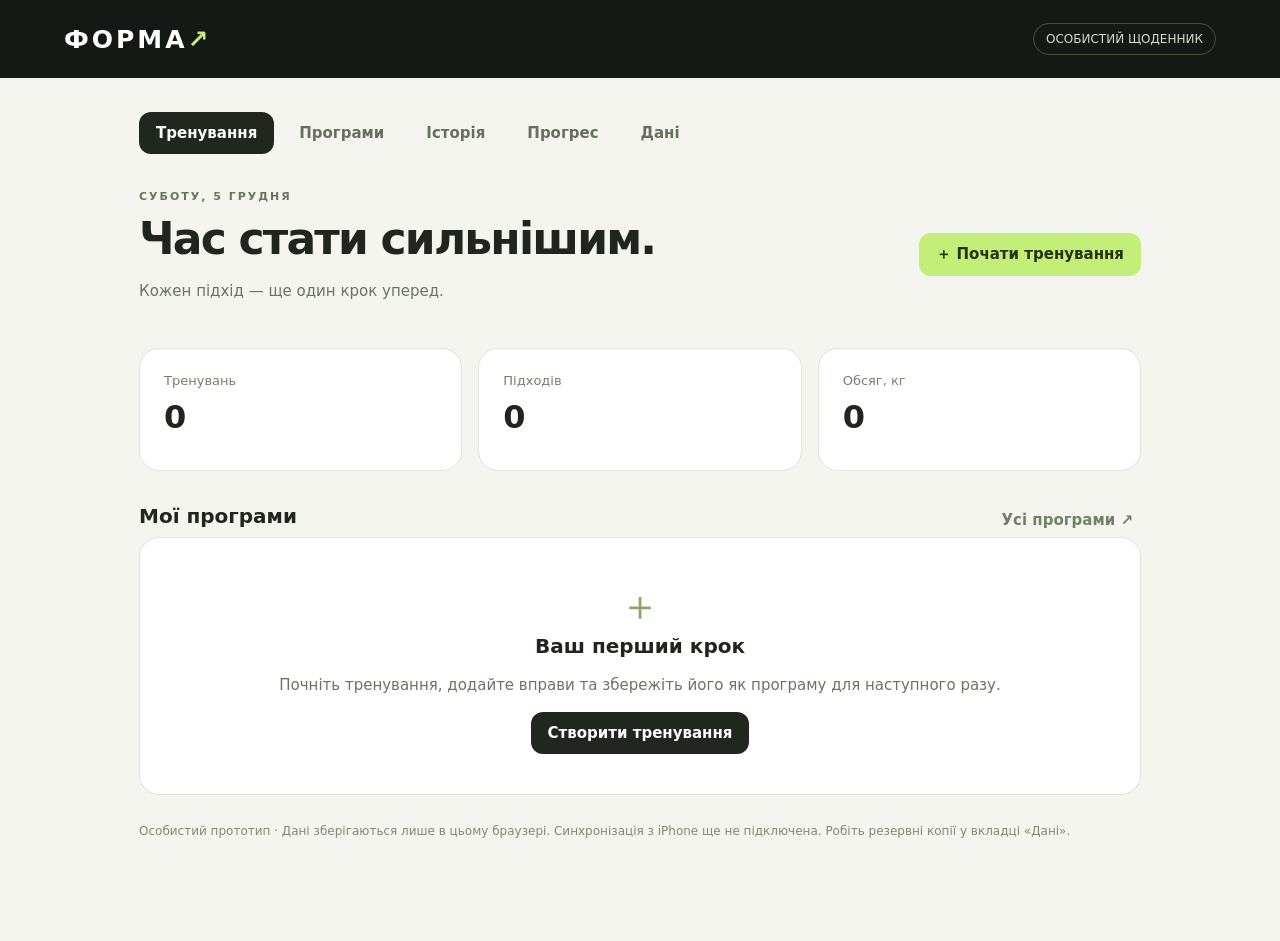
==== index.html @ 9c32eb4b "Add Forma personal workout tracker prototype" ====
<!doctype html>
<html lang="uk">
<meta charset="utf-8"><meta name="viewport" content="width=device-width,initial-scale=1,viewport-fit=cover"><meta name="theme-color" content="#151916">
<title>Форма — щоденник тренувань</title>
<style>
*{box-sizing:border-box}body{margin:0;background:#f4f5ef;color:#20251f;font:15px system-ui,-apple-system,sans-serif}button,input,select{font:inherit}button{cursor:pointer;border:0;border-radius:12px;padding:12px 17px;background:#e8ebe2;color:inherit;font-weight:650}button:hover{filter:brightness(.95)}button:focus-visible,input:focus-visible,select:focus-visible{outline:3px solid #679b37;outline-offset:2px}input,select{border:1px solid #d8ddcf;background:#fff;border-radius:9px;padding:10px;min-width:0;color:inherit}header{background:#151916;color:white;padding:23px 5%;display:flex;align-items:center;justify-content:space-between}.brand{font-size:25px;font-weight:850;letter-spacing:3px}.brand span{color:#c3ee77}.badge{font-size:12px;color:#d2dacb;border:1px solid #46503f;border-radius:30px;padding:8px 12px}main{max-width:1050px;margin:auto;padding:34px 24px 100px}nav{display:flex;gap:8px;margin-bottom:36px;flex-wrap:wrap}nav button{background:transparent;color:#65705f}nav button.active{background:#20271f;color:white}.eyebrow{font-size:11px;letter-spacing:2px;text-transform:uppercase;color:#69755f;font-weight:750}h1{font-size:clamp(30px,5vw,44px);letter-spacing:-1.8px;margin:10px 0}h2{font-size:20px;margin:0 0 8px}p{line-height:1.6;color:#6b7464}.hero{display:flex;align-items:center;justify-content:space-between;gap:20px;margin:20px 0 30px}.primary{background:#c3ee77;color:#233313}.dark{background:#20271f;color:white}.card{background:#fff;border:1px solid #e0e4d9;border-radius:20px;padding:24px;margin-bottom:18px}.cards{display:grid;grid-template-columns:repeat(3,1fr);gap:16px}.cards .card{margin:0}.muted{color:#74806c;font-size:13px}.big{font-size:32px;font-weight:750;letter-spacing:-1px;margin:10px 0}.row{display:flex;align-items:center;justify-content:space-between;gap:12px}.actions{display:flex;gap:8px;flex-wrap:wrap}.subtle{background:transparent;color:#718166;padding:8px}.danger{color:#a64936;background:#fff0eb}.workout-name{font-size:24px;font-weight:700;width:100%;border:0;background:transparent;padding:0;margin-bottom:8px}.exercise{margin-top:20px}.exercise-head{display:flex;gap:10px;justify-content:space-between;align-items:center;margin-bottom:18px}.exercise-head strong{font-size:18px}.set{display:grid;grid-template-columns:35px 1fr 1fr 48px 30px;gap:9px;align-items:center;padding:6px 0}.set input{text-align:center;width:100%}.set.done input{background:#f0f7e7;color:#526444}.check{padding:10px;background:#edf0e8}.done .check{background:#c3ee77}.label{font-size:11px;color:#7d8774;text-transform:uppercase;letter-spacing:1px}.timer{position:sticky;bottom:18px;background:#20271f;color:white;border-radius:18px;padding:16px 22px;display:flex;align-items:center;justify-content:space-between;gap:16px;box-shadow:0 8px 30px #0002}.timer strong{font-size:25px;font-variant-numeric:tabular-nums}.timer button{background:#3c4734;color:#eef4e9;padding:9px 12px}.empty{text-align:center;padding:40px 20px}.empty .symbol{font-size:42px;color:#88a96a}.tag{background:#f0f3eb;color:#6b795e;border-radius:7px;padding:5px 8px;font-size:12px}.list-item{padding:16px 0;border-bottom:1px solid #edf0e7}.list-item:last-child{border:0}dialog{border:1px solid #dce3d2;border-radius:22px;width:min(500px,94vw);padding:26px;max-height:85vh}dialog::backdrop{background:#121b1280;backdrop-filter:blur(3px)}dialog input,dialog select{width:100%;margin:6px 0 14px}dialog label{font-size:13px;color:#66715e}.exercise-choice{display:block;width:100%;text-align:left;margin:8px 0;background:#f3f5ee}.footer{font-size:12px;color:#808976;line-height:1.7;margin-top:26px}#notice{position:fixed;bottom:24px;left:50%;transform:translateX(-50%);background:#20271f;color:white;padding:14px 22px;border-radius:14px;z-index:5;box-shadow:0 6px 30px #0003;max-width:90vw}progress{width:100%;height:6px;accent-color:#83af45}.bar{height:9px;background:#e9efdf;border-radius:9px;overflow:hidden}.bar i{display:block;height:100%;background:#a5cf6d}.small{font-size:12px}.stack{display:grid;gap:12px}a{color:#42632c} @media(max-width:650px){header{padding:20px}.cards{grid-template-columns:1fr}.cards.stats{grid-template-columns:repeat(3,1fr);gap:8px}.stats .card{padding:13px}.big{font-size:24px}.hero{align-items:flex-start;flex-direction:column}main{padding:24px 16px 90px}.card{padding:18px}nav{gap:2px;margin-bottom:24px}nav button{padding:11px 12px;font-size:13px}.set{gap:6px;grid-template-columns:25px 1fr 1fr 44px 25px}.badge{font-size:10px}.timer{padding:14px}.timer .muted{display:none}h1{letter-spacing:-1px}}
</style>
<header><div class="brand">ФОРМА<span>↗</span></div><div class="badge">ОСОБИСТИЙ ЩОДЕННИК</div></header>
<main><nav id="nav" aria-label="Головна навігація"></nav><div id="view"></div><div class="footer">Особистий прототип · Дані зберігаються лише в цьому браузері. Синхронізація з iPhone ще не підключена. Робіть резервні копії у вкладці «Дані».</div></main>
<dialog id="picker"><div class="row"><h2>Додати вправу</h2><button class="subtle" onclick="picker.close()" aria-label="Закрити">✕</button></div><input id="search" placeholder="Знайти вправу…" aria-label="Пошук вправ" oninput="renderChoices()"><div id="choices"></div><hr style="border:0;border-top:1px solid #eee;margin:20px 0"><label for="custom">Своя вправа</label><div class="row"><input id="custom" placeholder="Назва вправи" maxlength="100"><button class="primary" onclick="addCustom()">Додати</button></div></dialog>
<div id="notice" role="status" hidden></div>
<script>
'use strict';
const KEY='forma.personal.v1';
const catalog=['Жим штанги лежачи','Присідання зі штангою','Станова тяга','Жим гантелей на похилій лаві','Тяга верхнього блока','Тяга горизонтального блока','Жим гантелей сидячи','Підтягування','Віджимання на брусах','Згинання рук із гантелями','Розгинання рук на блоці','Жим ногами','Згинання ніг у тренажері','Розгинання ніг у тренажері','Підйоми гантелей у сторони','Підйоми на носки'];
const uid=()=>crypto.randomUUID();
let db={workouts:[],routines:[],active:null,custom:[]},tab='today',storageOK=true;
try{const saved=localStorage.getItem(KEY);if(saved){const parsed=JSON.parse(saved);if(validDB(parsed))db=parsed;else throw Error('format')}}catch(e){storageOK=false}
function validExercise(e){return e&&typeof e.name==='string'&&e.name.length<=100&&Array.isArray(e.sets)&&e.sets.length<=200&&e.sets.every(s=>s&&typeof s.id==='string'&&typeof s.done==='boolean'&&Number.isFinite(Number(s.kg))&&Number(s.kg)>=0&&Number(s.kg)<=2000&&Number.isInteger(Number(s.reps))&&Number(s.reps)>=0&&Number(s.reps)<=10000)}
function validWorkout(w){return w&&typeof w.id==='string'&&/^[a-zA-Z0-9-]{1,80}$/.test(w.id)&&typeof w.name==='string'&&w.name.length<=100&&Number.isFinite(w.started)&&Array.isArray(w.exercises)&&w.exercises.length<=100&&w.exercises.every(validExercise)}
function validDB(d){return d&&Array.isArray(d.workouts)&&d.workouts.every(w=>validWorkout(w)&&Number.isFinite(w.finished))&&Array.isArray(d.routines)&&d.routines.every(validWorkout)&&Array.isArray(d.custom)&&d.custom.every(x=>typeof x==='string'&&x.length<=100)&&(!d.active||validWorkout(d.active))}
const esc=x=>String(x).replace(/[&<>"']/g,c=>({'&':'&amp;','<':'&lt;','>':'&gt;','"':'&quot;',"'":'&#39;'}[c]));
const date=n=>new Date(n).toLocaleDateString('uk-UA',{day:'numeric',month:'long'});
const completed=w=>w.exercises.reduce((n,e)=>n+e.sets.filter(s=>s.done).length,0);
const volume=w=>w.exercises.reduce((n,e)=>n+e.sets.reduce((v,s)=>v+(s.done?Number(s.kg)*Number(s.reps):0),0),0);
const fmt=n=>n.toLocaleString('uk-UA');
function save(){try{localStorage.setItem(KEY,JSON.stringify(db));storageOK=true;return true}catch(e){storageOK=false;toast('Не вдалося зберегти дані. Завантажте резервну копію у вкладці «Дані».');return false}}
function toast(s){const n=document.getElementById('notice');n.textContent=s;n.hidden=false;clearTimeout(window.toastTimeout);window.toastTimeout=setTimeout(()=>n.hidden=true,4500)}
function go(t){tab=t;render()}
function render(){document.getElementById('nav').innerHTML=[['today','Тренування'],['routines','Програми'],['history','Історія'],['progress','Прогрес'],['data','Дані']].map(([id,name])=>`<button class="${tab===id?'active':''}" onclick="go('${id}')" ${tab===id?'aria-current="page"':''}>${name}</button>`).join('');document.getElementById('view').innerHTML=({today:today,routines:routines,history:history,progress:progressView,data:dataView})[tab]();tick()}
function today(){if(db.active)return activeView();return `<div class="hero"><div><div class="eyebrow">${esc(new Date().toLocaleDateString('uk-UA',{weekday:'long',day:'numeric',month:'long'}))}</div><h1>Час стати сильнішим.</h1><p>Кожен підхід — ще один крок уперед.</p></div><button class="primary" onclick="start()">＋ Почати тренування</button></div><div class="cards stats"><div class="card"><div class="muted">Тренувань</div><div class="big">${db.workouts.length}</div></div><div class="card"><div class="muted">Підходів</div><div class="big">${fmt(db.workouts.reduce((n,w)=>n+completed(w),0))}</div></div><div class="card"><div class="muted">Обсяг, кг</div><div class="big">${fmt(db.workouts.reduce((n,w)=>n+volume(w),0))}</div></div></div><div style="margin-top:32px" class="row"><h2>Мої програми</h2><button class="subtle" onclick="go('routines')">Усі програми ↗</button></div>${db.routines.length?db.routines.slice(0,3).map(routineCard).join(''):`<div class="card empty"><div class="symbol">＋</div><h2>Ваш перший крок</h2><p>Почніть тренування, додайте вправи та збережіть його як програму для наступного разу.</p><button class="dark" onclick="start()">Створити тренування</button></div>`}`}
function start(id){if(db.active){go('today');toast('У вас уже є активне тренування.');return}const routine=db.routines.find(r=>r.id===id);db.active=routine?JSON.parse(JSON.stringify(routine)):{name:'Моє тренування',exercises:[]};Object.assign(db.active,{id:uid(),started:Date.now(),restEnd:null});db.active.exercises.forEach(e=>e.sets.forEach(s=>{s.id=uid();s.done=false}));save();go('today')}
function previous(name){for(const w of [...db.workouts].reverse()){const e=w.exercises.find(e=>e.name===name);if(e&&e.sets.some(s=>s.done))return e.sets.filter(s=>s.done).map(s=>`${s.kg} × ${s.reps}`).join(' · ')}return 'Перше тренування з цією вправою'}
function activeView(){const w=db.active;return `<div class="hero"><div><div class="eyebrow">Тренування триває · <span id="elapsed"></span></div><h1>Ваш сьогоднішній максимум.</h1></div><button class="primary" onclick="finish()">Завершити ✓</button></div><div class="card"><label class="label" for="workoutName">Назва тренування</label><input id="workoutName" class="workout-name" maxlength="100" value="${esc(w.name)}" onchange="db.active.name=this.value.trim()||'Моє тренування';save()"><div class="row"><span class="muted">${completed(w)} підходів виконано · ${fmt(volume(w))} кг</span><button class="subtle" onclick="saveRoutine()">Зберегти програму</button></div></div>${w.exercises.map((e,i)=>`<section class="card exercise"><div class="exercise-head"><div><strong>${esc(e.name)}</strong><div class="muted" style="margin-top:6px">Минулого разу: ${esc(previous(e.name))}</div></div><button class="subtle" onclick="removeExercise(${i})" aria-label="Видалити вправу ${esc(e.name)}">✕</button></div><div class="set label"><span>№</span><span style="text-align:center">кг</span><span style="text-align:center">Повтори</span><span>Готово</span><span></span></div>${e.sets.map((s,j)=>`<div class="set ${s.done?'done':''}"><span class="muted">${j+1}</span><input type="number" inputmode="decimal" min="0" max="2000" step="0.5" aria-label="Вага, підхід ${j+1}" value="${s.kg}" onchange="updateSet(${i},${j},'kg',this)"><input type="number" inputmode="numeric" min="0" max="10000" step="1" aria-label="Повторення, підхід ${j+1}" value="${s.reps}" onchange="updateSet(${i},${j},'reps',this)"><button class="check" aria-label="Позначити підхід ${j+1}" aria-pressed="${s.done}" onclick="toggle(${i},${j})">${s.done?'✓':'○'}</button><button class="subtle" style="padding:4px" onclick="removeSet(${i},${j})" aria-label="Видалити підхід ${j+1}">×</button></div>`).join('')}<button class="subtle" style="width:100%;margin-top:12px" onclick="addSet(${i})">＋ Додати підхід</button></section>`).join('')}<div class="actions" style="margin:22px 0"><button class="dark" onclick="openPicker()">＋ Додати вправу</button><button class="danger" onclick="cancelWorkout()">Скасувати</button></div><div class="timer"><div><div class="label" style="color:#bfcbb5">Відпочинок</div><strong id="countdown">01:30</strong></div><label class="muted" for="restDuration">Після кожного підходу</label><select id="restDuration" aria-label="Тривалість відпочинку" onchange="db.active.restSeconds=Number(this.value);save()">${[30,60,90,120,180].map(n=>`<option value="${n}" ${(w.restSeconds||90)===n?'selected':''}>${n} с</option>`).join('')}</select><button onclick="db.active.restEnd=db.active.restEnd?null:Date.now()+(db.active.restSeconds||90)*1000;save();tick()" id="timerControl">Старт</button></div>`}
function updateSet(i,j,key,input){const n=Number(input.value);if(input.value===''||!Number.isFinite(n)||n<0||n>(key==='kg'?2000:10000)||(key==='reps'&&!Number.isInteger(n))){input.value=db.active.exercises[i].sets[j][key];toast('Введіть коректне додатне число або 0.');return}db.active.exercises[i].sets[j][key]=n;save()}
function toggle(i,j){const s=db.active.exercises[i].sets[j];if(!s.done&&s.reps===0){toast('Вкажіть кількість повторень перед завершенням підходу.');return}s.done=!s.done;if(s.done)db.active.restEnd=Date.now()+(db.active.restSeconds||90)*1000;save();render()}
function addSet(i){const sets=db.active.exercises[i].sets,last=sets.at(-1);sets.push({id:uid(),kg:last?.kg||0,reps:last?.reps||10,done:false});save();render()}
function removeSet(i,j){db.active.exercises[i].sets.splice(j,1);save();render()}
function removeExercise(i){if(confirm('Видалити вправу та її підходи?')){db.active.exercises.splice(i,1);save();render()}}
function openPicker(){document.getElementById('search').value='';renderChoices();document.getElementById('picker').showModal()}
function renderChoices(){const q=document.getElementById('search').value.toLocaleLowerCase();window.filtered=[...new Set([...catalog,...db.custom])].filter(n=>n.toLocaleLowerCase().includes(q));document.getElementById('choices').innerHTML=filtered.length?filtered.map((n,i)=>`<button class="exercise-choice" onclick="addExercise(filtered[${i}])">${esc(n)} <span style="float:right">＋</span></button>`).join(''):'<p>Не знайдено. Додайте свою вправу нижче.</p>'}
function addExercise(name){if(!db.active)return;const last=[...db.workouts].reverse().flatMap(w=>w.exercises).find(e=>e.name===name);db.active.exercises.push({name,sets:last?last.sets.filter(s=>s.done).map(s=>({...s,id:uid(),done:false})):Array.from({length:3},()=>({id:uid(),kg:0,reps:10,done:false}))});save();document.getElementById('picker').close();render()}
function addCustom(){const input=document.getElementById('custom'),n=input.value.trim();if(!n)return;db.custom.push(n);input.value='';addExercise(n)}
function finish(){if(!completed(db.active)){toast('Виконайте хоча б один підхід, щоб зберегти тренування.');return}if(!confirm('Завершити тренування та зберегти результат в історію?'))return;const w=JSON.parse(JSON.stringify(db.active));w.finished=Date.now();w.restEnd=null;db.workouts.push(w);db.active=null;save();go('history');toast('Тренування збережено. Гарна робота!')}
function cancelWorkout(){if(confirm('Скасувати поточне тренування? Його підходи не потраплять в історію.')){db.active=null;save();render()}}
function saveRoutine(){if(!db.active.exercises.length){toast('Спочатку додайте хоча б одну вправу.');return}const name=prompt('Назва програми',db.active.name);if(!name?.trim())return;const r=JSON.parse(JSON.stringify(db.active));Object.assign(r,{id:uid(),name:name.trim().slice(0,100),restEnd:null});r.exercises.forEach(e=>e.sets.forEach(s=>s.done=false));db.routines.push(r);save();toast('Програму збережено')}
function routineCard(r){return `<div class="card"><div class="row"><div><span class="tag">${r.exercises.length} вправ</span><h2 style="margin-top:13px">${esc(r.name)}</h2><p class="small">${r.exercises.map(e=>esc(e.name)).join(' · ')}</p></div><button class="subtle" onclick="deleteRoutine('${r.id}')" aria-label="Видалити програму">✕</button></div><button class="primary" onclick="start('${r.id}')">Почати тренування ↗</button></div>`}
function routines(){return `<div class="hero"><div><div class="eyebrow">Ваш план</div><h1>Програми тренувань.</h1><p>Збережені вправи та підходи для наступного візиту в зал.</p></div><button class="primary" onclick="start()">＋ Створити через тренування</button></div>${db.routines.length?db.routines.map(routineCard).join(''):'<div class="card empty"><h2>Поки що тут чистий аркуш</h2><p>Додайте вправи в тренуванні та натисніть «Зберегти програму».</p></div>'}`}
function deleteRoutine(id){if(confirm('Видалити цю програму?')){db.routines=db.routines.filter(r=>r.id!==id);save();render()}}
function history(){return `<div class="eyebrow">Кожне зусилля має значення</div><h1>Ваша історія.</h1><p>Усі збережені тренування, від першого до останнього.</p>${db.workouts.length?[...db.workouts].reverse().map(w=>`<details class="card"><summary style="cursor:pointer"><strong>${esc(w.name)}</strong><span class="muted" style="float:right">${date(w.started)}</span><div class="muted" style="margin-top:10px">${completed(w)} підходів · ${fmt(volume(w))} кг · ${Math.max(1,Math.round((w.finished-w.started)/60000))} хв</div></summary><div style="margin-top:20px">${w.exercises.map(e=>`<div class="list-item"><strong>${esc(e.name)}</strong><p class="small">${e.sets.filter(s=>s.done).map(s=>`${s.kg} кг × ${s.reps}`).join(' · ')||'Немає виконаних підходів'}</p></div>`).join('')}</div></details>`).join(''):'<div class="card empty"><div class="symbol">↗</div><h2>Тут буде ваша історія</h2><p>Завершіть перше тренування, щоб побачити результат.</p><button class="dark" onclick="start()">Почати</button></div>'}`}
function progressView(){const names=[...new Set(db.workouts.flatMap(w=>w.exercises.filter(e=>e.sets.some(s=>s.done)).map(e=>e.name)))];return `<div class="eyebrow">Сила в послідовності</div><h1>Особистий прогрес.</h1><p>Максимальна вага у виконаному підході та обсяг останніх тренувань.</p><div class="card"><h2>Ваші рекорди</h2>${names.length?names.map(n=>{const best=Math.max(...db.workouts.flatMap(w=>w.exercises.filter(e=>e.name===n).flatMap(e=>e.sets.filter(s=>s.done).map(s=>s.kg))));return `<div class="row list-item"><span>${esc(n)}</span><strong>${best} кг</strong></div>`}).join(''):'<p>Рекорди з’являться після першого завершеного тренування.</p>'}</div><div class="card"><h2>Обсяг тренувань</h2><p class="small">Сума ваги × повторення для виконаних підходів; вага тіла не враховується.</p>${db.workouts.slice(-8).map(w=>`<div class="list-item"><div class="row small"><span>${date(w.started)} · ${esc(w.name)}</span><strong>${fmt(volume(w))} кг</strong></div><div class="bar" style="margin-top:10px"><i style="width:${volume(w)/Math.max(1,...db.workouts.slice(-8).map(volume))*100}%"></i></div></div>`).join('')||'<p>Ще немає даних.</p>'}</div>`}
function dataView(){return `<div class="eyebrow">Ваші дані</div><h1>Усе під контролем.</h1><div class="card"><h2>Резервна копія</h2><p>Завантажте свої тренування та програми у файл. Його можна імпортувати в цьому прототипі в іншому браузері. Це ручне перенесення даних.</p><div class="actions"><button class="primary" onclick="exportData()">↓ Завантажити копію</button><button onclick="document.getElementById('import').click()">↑ Імпортувати копію</button><input hidden id="import" type="file" accept="application/json,.json" onchange="importData(this.files[0]);this.value=''" style="display:none"></div></div><div class="card"><h2>Статус особистої версії</h2><p>Збереження в цьому браузері: <strong>${storageOK?'доступне':'помилка — завантажте копію'}</strong>.<br>Хмарна синхронізація та застосунок для iPhone ще не підключені. Очищення даних браузера видалить локальні записи. Після першого відкриття HTML-файл можна використовувати без інтернету.</p></div>`}
function exportData(){const url=URL.createObjectURL(new Blob([JSON.stringify(db,null,2)],{type:'application/json'}));const a=document.createElement('a');a.href=url;a.download=`forma-backup-${new Date().toISOString().slice(0,10)}.json`;a.click();setTimeout(()=>URL.revokeObjectURL(url),1000)}
async function importData(file){if(!file)return;try{if(file.size>10*1024*1024)throw Error();const data=JSON.parse(await file.text());if(!validDB(data))throw Error();if(!confirm('Замінити поточні дані вмістом резервної копії? Перед цим рекомендуємо завантажити поточну копію.'))return;db=data;save();render();toast('Резервну копію імпортовано')}catch(e){toast('Файл не є коректною резервною копією Форма. Дані не змінено.')}}
function tick(){if(!db.active||tab!=='today')return;const elapsed=document.getElementById('elapsed');if(elapsed){const m=Math.floor((Date.now()-db.active.started)/60000);elapsed.textContent=`${Math.max(0,m)} хв`}const counter=document.getElementById('countdown'),control=document.getElementById('timerControl');if(!counter)return;let left=db.active.restEnd?Math.max(0,Math.ceil((db.active.restEnd-Date.now())/1000)):(db.active.restSeconds||90);if(db.active.restEnd&&left===0){db.active.restEnd=null;save();toast('Відпочинок завершено. Час наступного підходу.');if(navigator.vibrate)navigator.vibrate([100,100,100])}counter.textContent=`${String(Math.floor(left/60)).padStart(2,'0')}:${String(left%60).padStart(2,'0')}`;control.textContent=db.active.restEnd?'Стоп':'Старт'}
render();setInterval(tick,1000);if(!storageOK)toast('Не вдалося прочитати збережені дані. Перевірте налаштування браузера або імпортуйте копію.');
</script></html>
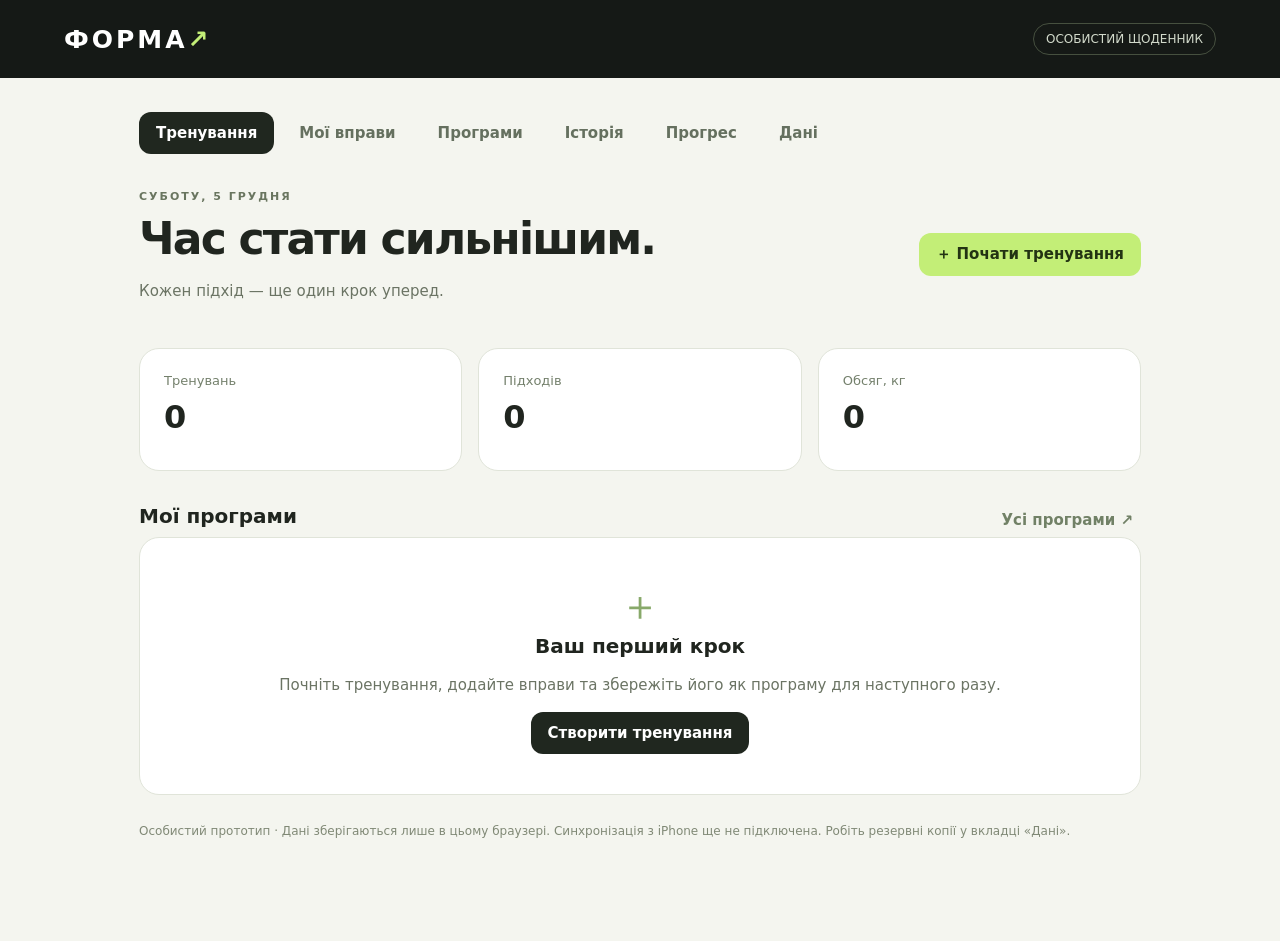
==== commit 9c6449e9: "Add personal exercise catalogue with safe merge import and search" ====
--- a/index.html
+++ b/index.html
@@ -1,57 +1,66 @@
-<!doctype html>
-<html lang="uk">
-<meta charset="utf-8"><meta name="viewport" content="width=device-width,initial-scale=1,viewport-fit=cover"><meta name="theme-color" content="#151916">
-<title>Форма — щоденник тренувань</title>
-<style>
-*{box-sizing:border-box}body{margin:0;background:#f4f5ef;color:#20251f;font:15px system-ui,-apple-system,sans-serif}button,input,select{font:inherit}button{cursor:pointer;border:0;border-radius:12px;padding:12px 17px;background:#e8ebe2;color:inherit;font-weight:650}button:hover{filter:brightness(.95)}button:focus-visible,input:focus-visible,select:focus-visible{outline:3px solid #679b37;outline-offset:2px}input,select{border:1px solid #d8ddcf;background:#fff;border-radius:9px;padding:10px;min-width:0;color:inherit}header{background:#151916;color:white;padding:23px 5%;display:flex;align-items:center;justify-content:space-between}.brand{font-size:25px;font-weight:850;letter-spacing:3px}.brand span{color:#c3ee77}.badge{font-size:12px;color:#d2dacb;border:1px solid #46503f;border-radius:30px;padding:8px 12px}main{max-width:1050px;margin:auto;padding:34px 24px 100px}nav{display:flex;gap:8px;margin-bottom:36px;flex-wrap:wrap}nav button{background:transparent;color:#65705f}nav button.active{background:#20271f;color:white}.eyebrow{font-size:11px;letter-spacing:2px;text-transform:uppercase;color:#69755f;font-weight:750}h1{font-size:clamp(30px,5vw,44px);letter-spacing:-1.8px;margin:10px 0}h2{font-size:20px;margin:0 0 8px}p{line-height:1.6;color:#6b7464}.hero{display:flex;align-items:center;justify-content:space-between;gap:20px;margin:20px 0 30px}.primary{background:#c3ee77;color:#233313}.dark{background:#20271f;color:white}.card{background:#fff;border:1px solid #e0e4d9;border-radius:20px;padding:24px;margin-bottom:18px}.cards{display:grid;grid-template-columns:repeat(3,1fr);gap:16px}.cards .card{margin:0}.muted{color:#74806c;font-size:13px}.big{font-size:32px;font-weight:750;letter-spacing:-1px;margin:10px 0}.row{display:flex;align-items:center;justify-content:space-between;gap:12px}.actions{display:flex;gap:8px;flex-wrap:wrap}.subtle{background:transparent;color:#718166;padding:8px}.danger{color:#a64936;background:#fff0eb}.workout-name{font-size:24px;font-weight:700;width:100%;border:0;background:transparent;padding:0;margin-bottom:8px}.exercise{margin-top:20px}.exercise-head{display:flex;gap:10px;justify-content:space-between;align-items:center;margin-bottom:18px}.exercise-head strong{font-size:18px}.set{display:grid;grid-template-columns:35px 1fr 1fr 48px 30px;gap:9px;align-items:center;padding:6px 0}.set input{text-align:center;width:100%}.set.done input{background:#f0f7e7;color:#526444}.check{padding:10px;background:#edf0e8}.done .check{background:#c3ee77}.label{font-size:11px;color:#7d8774;text-transform:uppercase;letter-spacing:1px}.timer{position:sticky;bottom:18px;background:#20271f;color:white;border-radius:18px;padding:16px 22px;display:flex;align-items:center;justify-content:space-between;gap:16px;box-shadow:0 8px 30px #0002}.timer strong{font-size:25px;font-variant-numeric:tabular-nums}.timer button{background:#3c4734;color:#eef4e9;padding:9px 12px}.empty{text-align:center;padding:40px 20px}.empty .symbol{font-size:42px;color:#88a96a}.tag{background:#f0f3eb;color:#6b795e;border-radius:7px;padding:5px 8px;font-size:12px}.list-item{padding:16px 0;border-bottom:1px solid #edf0e7}.list-item:last-child{border:0}dialog{border:1px solid #dce3d2;border-radius:22px;width:min(500px,94vw);padding:26px;max-height:85vh}dialog::backdrop{background:#121b1280;backdrop-filter:blur(3px)}dialog input,dialog select{width:100%;margin:6px 0 14px}dialog label{font-size:13px;color:#66715e}.exercise-choice{display:block;width:100%;text-align:left;margin:8px 0;background:#f3f5ee}.footer{font-size:12px;color:#808976;line-height:1.7;margin-top:26px}#notice{position:fixed;bottom:24px;left:50%;transform:translateX(-50%);background:#20271f;color:white;padding:14px 22px;border-radius:14px;z-index:5;box-shadow:0 6px 30px #0003;max-width:90vw}progress{width:100%;height:6px;accent-color:#83af45}.bar{height:9px;background:#e9efdf;border-radius:9px;overflow:hidden}.bar i{display:block;height:100%;background:#a5cf6d}.small{font-size:12px}.stack{display:grid;gap:12px}a{color:#42632c} @media(max-width:650px){header{padding:20px}.cards{grid-template-columns:1fr}.cards.stats{grid-template-columns:repeat(3,1fr);gap:8px}.stats .card{padding:13px}.big{font-size:24px}.hero{align-items:flex-start;flex-direction:column}main{padding:24px 16px 90px}.card{padding:18px}nav{gap:2px;margin-bottom:24px}nav button{padding:11px 12px;font-size:13px}.set{gap:6px;grid-template-columns:25px 1fr 1fr 44px 25px}.badge{font-size:10px}.timer{padding:14px}.timer .muted{display:none}h1{letter-spacing:-1px}}
-</style>
-<header><div class="brand">ФОРМА<span>↗</span></div><div class="badge">ОСОБИСТИЙ ЩОДЕННИК</div></header>
-<main><nav id="nav" aria-label="Головна навігація"></nav><div id="view"></div><div class="footer">Особистий прототип · Дані зберігаються лише в цьому браузері. Синхронізація з iPhone ще не підключена. Робіть резервні копії у вкладці «Дані».</div></main>
-<dialog id="picker"><div class="row"><h2>Додати вправу</h2><button class="subtle" onclick="picker.close()" aria-label="Закрити">✕</button></div><input id="search" placeholder="Знайти вправу…" aria-label="Пошук вправ" oninput="renderChoices()"><div id="choices"></div><hr style="border:0;border-top:1px solid #eee;margin:20px 0"><label for="custom">Своя вправа</label><div class="row"><input id="custom" placeholder="Назва вправи" maxlength="100"><button class="primary" onclick="addCustom()">Додати</button></div></dialog>
-<div id="notice" role="status" hidden></div>
-<script>
-'use strict';
-const KEY='forma.personal.v1';
-const catalog=['Жим штанги лежачи','Присідання зі штангою','Станова тяга','Жим гантелей на похилій лаві','Тяга верхнього блока','Тяга горизонтального блока','Жим гантелей сидячи','Підтягування','Віджимання на брусах','Згинання рук із гантелями','Розгинання рук на блоці','Жим ногами','Згинання ніг у тренажері','Розгинання ніг у тренажері','Підйоми гантелей у сторони','Підйоми на носки'];
-const uid=()=>crypto.randomUUID();
-let db={workouts:[],routines:[],active:null,custom:[]},tab='today',storageOK=true;
-try{const saved=localStorage.getItem(KEY);if(saved){const parsed=JSON.parse(saved);if(validDB(parsed))db=parsed;else throw Error('format')}}catch(e){storageOK=false}
-function validExercise(e){return e&&typeof e.name==='string'&&e.name.length<=100&&Array.isArray(e.sets)&&e.sets.length<=200&&e.sets.every(s=>s&&typeof s.id==='string'&&typeof s.done==='boolean'&&Number.isFinite(Number(s.kg))&&Number(s.kg)>=0&&Number(s.kg)<=2000&&Number.isInteger(Number(s.reps))&&Number(s.reps)>=0&&Number(s.reps)<=10000)}
-function validWorkout(w){return w&&typeof w.id==='string'&&/^[a-zA-Z0-9-]{1,80}$/.test(w.id)&&typeof w.name==='string'&&w.name.length<=100&&Number.isFinite(w.started)&&Array.isArray(w.exercises)&&w.exercises.length<=100&&w.exercises.every(validExercise)}
-function validDB(d){return d&&Array.isArray(d.workouts)&&d.workouts.every(w=>validWorkout(w)&&Number.isFinite(w.finished))&&Array.isArray(d.routines)&&d.routines.every(validWorkout)&&Array.isArray(d.custom)&&d.custom.every(x=>typeof x==='string'&&x.length<=100)&&(!d.active||validWorkout(d.active))}
-const esc=x=>String(x).replace(/[&<>"']/g,c=>({'&':'&amp;','<':'&lt;','>':'&gt;','"':'&quot;',"'":'&#39;'}[c]));
-const date=n=>new Date(n).toLocaleDateString('uk-UA',{day:'numeric',month:'long'});
-const completed=w=>w.exercises.reduce((n,e)=>n+e.sets.filter(s=>s.done).length,0);
-const volume=w=>w.exercises.reduce((n,e)=>n+e.sets.reduce((v,s)=>v+(s.done?Number(s.kg)*Number(s.reps):0),0),0);
-const fmt=n=>n.toLocaleString('uk-UA');
-function save(){try{localStorage.setItem(KEY,JSON.stringify(db));storageOK=true;return true}catch(e){storageOK=false;toast('Не вдалося зберегти дані. Завантажте резервну копію у вкладці «Дані».');return false}}
-function toast(s){const n=document.getElementById('notice');n.textContent=s;n.hidden=false;clearTimeout(window.toastTimeout);window.toastTimeout=setTimeout(()=>n.hidden=true,4500)}
-function go(t){tab=t;render()}
-function render(){document.getElementById('nav').innerHTML=[['today','Тренування'],['routines','Програми'],['history','Історія'],['progress','Прогрес'],['data','Дані']].map(([id,name])=>`<button class="${tab===id?'active':''}" onclick="go('${id}')" ${tab===id?'aria-current="page"':''}>${name}</button>`).join('');document.getElementById('view').innerHTML=({today:today,routines:routines,history:history,progress:progressView,data:dataView})[tab]();tick()}
-function today(){if(db.active)return activeView();return `<div class="hero"><div><div class="eyebrow">${esc(new Date().toLocaleDateString('uk-UA',{weekday:'long',day:'numeric',month:'long'}))}</div><h1>Час стати сильнішим.</h1><p>Кожен підхід — ще один крок уперед.</p></div><button class="primary" onclick="start()">＋ Почати тренування</button></div><div class="cards stats"><div class="card"><div class="muted">Тренувань</div><div class="big">${db.workouts.length}</div></div><div class="card"><div class="muted">Підходів</div><div class="big">${fmt(db.workouts.reduce((n,w)=>n+completed(w),0))}</div></div><div class="card"><div class="muted">Обсяг, кг</div><div class="big">${fmt(db.workouts.reduce((n,w)=>n+volume(w),0))}</div></div></div><div style="margin-top:32px" class="row"><h2>Мої програми</h2><button class="subtle" onclick="go('routines')">Усі програми ↗</button></div>${db.routines.length?db.routines.slice(0,3).map(routineCard).join(''):`<div class="card empty"><div class="symbol">＋</div><h2>Ваш перший крок</h2><p>Почніть тренування, додайте вправи та збережіть його як програму для наступного разу.</p><button class="dark" onclick="start()">Створити тренування</button></div>`}`}
-function start(id){if(db.active){go('today');toast('У вас уже є активне тренування.');return}const routine=db.routines.find(r=>r.id===id);db.active=routine?JSON.parse(JSON.stringify(routine)):{name:'Моє тренування',exercises:[]};Object.assign(db.active,{id:uid(),started:Date.now(),restEnd:null});db.active.exercises.forEach(e=>e.sets.forEach(s=>{s.id=uid();s.done=false}));save();go('today')}
-function previous(name){for(const w of [...db.workouts].reverse()){const e=w.exercises.find(e=>e.name===name);if(e&&e.sets.some(s=>s.done))return e.sets.filter(s=>s.done).map(s=>`${s.kg} × ${s.reps}`).join(' · ')}return 'Перше тренування з цією вправою'}
-function activeView(){const w=db.active;return `<div class="hero"><div><div class="eyebrow">Тренування триває · <span id="elapsed"></span></div><h1>Ваш сьогоднішній максимум.</h1></div><button class="primary" onclick="finish()">Завершити ✓</button></div><div class="card"><label class="label" for="workoutName">Назва тренування</label><input id="workoutName" class="workout-name" maxlength="100" value="${esc(w.name)}" onchange="db.active.name=this.value.trim()||'Моє тренування';save()"><div class="row"><span class="muted">${completed(w)} підходів виконано · ${fmt(volume(w))} кг</span><button class="subtle" onclick="saveRoutine()">Зберегти програму</button></div></div>${w.exercises.map((e,i)=>`<section class="card exercise"><div class="exercise-head"><div><strong>${esc(e.name)}</strong><div class="muted" style="margin-top:6px">Минулого разу: ${esc(previous(e.name))}</div></div><button class="subtle" onclick="removeExercise(${i})" aria-label="Видалити вправу ${esc(e.name)}">✕</button></div><div class="set label"><span>№</span><span style="text-align:center">кг</span><span style="text-align:center">Повтори</span><span>Готово</span><span></span></div>${e.sets.map((s,j)=>`<div class="set ${s.done?'done':''}"><span class="muted">${j+1}</span><input type="number" inputmode="decimal" min="0" max="2000" step="0.5" aria-label="Вага, підхід ${j+1}" value="${s.kg}" onchange="updateSet(${i},${j},'kg',this)"><input type="number" inputmode="numeric" min="0" max="10000" step="1" aria-label="Повторення, підхід ${j+1}" value="${s.reps}" onchange="updateSet(${i},${j},'reps',this)"><button class="check" aria-label="Позначити підхід ${j+1}" aria-pressed="${s.done}" onclick="toggle(${i},${j})">${s.done?'✓':'○'}</button><button class="subtle" style="padding:4px" onclick="removeSet(${i},${j})" aria-label="Видалити підхід ${j+1}">×</button></div>`).join('')}<button class="subtle" style="width:100%;margin-top:12px" onclick="addSet(${i})">＋ Додати підхід</button></section>`).join('')}<div class="actions" style="margin:22px 0"><button class="dark" onclick="openPicker()">＋ Додати вправу</button><button class="danger" onclick="cancelWorkout()">Скасувати</button></div><div class="timer"><div><div class="label" style="color:#bfcbb5">Відпочинок</div><strong id="countdown">01:30</strong></div><label class="muted" for="restDuration">Після кожного підходу</label><select id="restDuration" aria-label="Тривалість відпочинку" onchange="db.active.restSeconds=Number(this.value);save()">${[30,60,90,120,180].map(n=>`<option value="${n}" ${(w.restSeconds||90)===n?'selected':''}>${n} с</option>`).join('')}</select><button onclick="db.active.restEnd=db.active.restEnd?null:Date.now()+(db.active.restSeconds||90)*1000;save();tick()" id="timerControl">Старт</button></div>`}
-function updateSet(i,j,key,input){const n=Number(input.value);if(input.value===''||!Number.isFinite(n)||n<0||n>(key==='kg'?2000:10000)||(key==='reps'&&!Number.isInteger(n))){input.value=db.active.exercises[i].sets[j][key];toast('Введіть коректне додатне число або 0.');return}db.active.exercises[i].sets[j][key]=n;save()}
-function toggle(i,j){const s=db.active.exercises[i].sets[j];if(!s.done&&s.reps===0){toast('Вкажіть кількість повторень перед завершенням підходу.');return}s.done=!s.done;if(s.done)db.active.restEnd=Date.now()+(db.active.restSeconds||90)*1000;save();render()}
-function addSet(i){const sets=db.active.exercises[i].sets,last=sets.at(-1);sets.push({id:uid(),kg:last?.kg||0,reps:last?.reps||10,done:false});save();render()}
-function removeSet(i,j){db.active.exercises[i].sets.splice(j,1);save();render()}
-function removeExercise(i){if(confirm('Видалити вправу та її підходи?')){db.active.exercises.splice(i,1);save();render()}}
-function openPicker(){document.getElementById('search').value='';renderChoices();document.getElementById('picker').showModal()}
-function renderChoices(){const q=document.getElementById('search').value.toLocaleLowerCase();window.filtered=[...new Set([...catalog,...db.custom])].filter(n=>n.toLocaleLowerCase().includes(q));document.getElementById('choices').innerHTML=filtered.length?filtered.map((n,i)=>`<button class="exercise-choice" onclick="addExercise(filtered[${i}])">${esc(n)} <span style="float:right">＋</span></button>`).join(''):'<p>Не знайдено. Додайте свою вправу нижче.</p>'}
-function addExercise(name){if(!db.active)return;const last=[...db.workouts].reverse().flatMap(w=>w.exercises).find(e=>e.name===name);db.active.exercises.push({name,sets:last?last.sets.filter(s=>s.done).map(s=>({...s,id:uid(),done:false})):Array.from({length:3},()=>({id:uid(),kg:0,reps:10,done:false}))});save();document.getElementById('picker').close();render()}
-function addCustom(){const input=document.getElementById('custom'),n=input.value.trim();if(!n)return;db.custom.push(n);input.value='';addExercise(n)}
-function finish(){if(!completed(db.active)){toast('Виконайте хоча б один підхід, щоб зберегти тренування.');return}if(!confirm('Завершити тренування та зберегти результат в історію?'))return;const w=JSON.parse(JSON.stringify(db.active));w.finished=Date.now();w.restEnd=null;db.workouts.push(w);db.active=null;save();go('history');toast('Тренування збережено. Гарна робота!')}
-function cancelWorkout(){if(confirm('Скасувати поточне тренування? Його підходи не потраплять в історію.')){db.active=null;save();render()}}
-function saveRoutine(){if(!db.active.exercises.length){toast('Спочатку додайте хоча б одну вправу.');return}const name=prompt('Назва програми',db.active.name);if(!name?.trim())return;const r=JSON.parse(JSON.stringify(db.active));Object.assign(r,{id:uid(),name:name.trim().slice(0,100),restEnd:null});r.exercises.forEach(e=>e.sets.forEach(s=>s.done=false));db.routines.push(r);save();toast('Програму збережено')}
-function routineCard(r){return `<div class="card"><div class="row"><div><span class="tag">${r.exercises.length} вправ</span><h2 style="margin-top:13px">${esc(r.name)}</h2><p class="small">${r.exercises.map(e=>esc(e.name)).join(' · ')}</p></div><button class="subtle" onclick="deleteRoutine('${r.id}')" aria-label="Видалити програму">✕</button></div><button class="primary" onclick="start('${r.id}')">Почати тренування ↗</button></div>`}
-function routines(){return `<div class="hero"><div><div class="eyebrow">Ваш план</div><h1>Програми тренувань.</h1><p>Збережені вправи та підходи для наступного візиту в зал.</p></div><button class="primary" onclick="start()">＋ Створити через тренування</button></div>${db.routines.length?db.routines.map(routineCard).join(''):'<div class="card empty"><h2>Поки що тут чистий аркуш</h2><p>Додайте вправи в тренуванні та натисніть «Зберегти програму».</p></div>'}`}
-function deleteRoutine(id){if(confirm('Видалити цю програму?')){db.routines=db.routines.filter(r=>r.id!==id);save();render()}}
-function history(){return `<div class="eyebrow">Кожне зусилля має значення</div><h1>Ваша історія.</h1><p>Усі збережені тренування, від першого до останнього.</p>${db.workouts.length?[...db.workouts].reverse().map(w=>`<details class="card"><summary style="cursor:pointer"><strong>${esc(w.name)}</strong><span class="muted" style="float:right">${date(w.started)}</span><div class="muted" style="margin-top:10px">${completed(w)} підходів · ${fmt(volume(w))} кг · ${Math.max(1,Math.round((w.finished-w.started)/60000))} хв</div></summary><div style="margin-top:20px">${w.exercises.map(e=>`<div class="list-item"><strong>${esc(e.name)}</strong><p class="small">${e.sets.filter(s=>s.done).map(s=>`${s.kg} кг × ${s.reps}`).join(' · ')||'Немає виконаних підходів'}</p></div>`).join('')}</div></details>`).join(''):'<div class="card empty"><div class="symbol">↗</div><h2>Тут буде ваша історія</h2><p>Завершіть перше тренування, щоб побачити результат.</p><button class="dark" onclick="start()">Почати</button></div>'}`}
-function progressView(){const names=[...new Set(db.workouts.flatMap(w=>w.exercises.filter(e=>e.sets.some(s=>s.done)).map(e=>e.name)))];return `<div class="eyebrow">Сила в послідовності</div><h1>Особистий прогрес.</h1><p>Максимальна вага у виконаному підході та обсяг останніх тренувань.</p><div class="card"><h2>Ваші рекорди</h2>${names.length?names.map(n=>{const best=Math.max(...db.workouts.flatMap(w=>w.exercises.filter(e=>e.name===n).flatMap(e=>e.sets.filter(s=>s.done).map(s=>s.kg))));return `<div class="row list-item"><span>${esc(n)}</span><strong>${best} кг</strong></div>`}).join(''):'<p>Рекорди з’являться після першого завершеного тренування.</p>'}</div><div class="card"><h2>Обсяг тренувань</h2><p class="small">Сума ваги × повторення для виконаних підходів; вага тіла не враховується.</p>${db.workouts.slice(-8).map(w=>`<div class="list-item"><div class="row small"><span>${date(w.started)} · ${esc(w.name)}</span><strong>${fmt(volume(w))} кг</strong></div><div class="bar" style="margin-top:10px"><i style="width:${volume(w)/Math.max(1,...db.workouts.slice(-8).map(volume))*100}%"></i></div></div>`).join('')||'<p>Ще немає даних.</p>'}</div>`}
-function dataView(){return `<div class="eyebrow">Ваші дані</div><h1>Усе під контролем.</h1><div class="card"><h2>Резервна копія</h2><p>Завантажте свої тренування та програми у файл. Його можна імпортувати в цьому прототипі в іншому браузері. Це ручне перенесення даних.</p><div class="actions"><button class="primary" onclick="exportData()">↓ Завантажити копію</button><button onclick="document.getElementById('import').click()">↑ Імпортувати копію</button><input hidden id="import" type="file" accept="application/json,.json" onchange="importData(this.files[0]);this.value=''" style="display:none"></div></div><div class="card"><h2>Статус особистої версії</h2><p>Збереження в цьому браузері: <strong>${storageOK?'доступне':'помилка — завантажте копію'}</strong>.<br>Хмарна синхронізація та застосунок для iPhone ще не підключені. Очищення даних браузера видалить локальні записи. Після першого відкриття HTML-файл можна використовувати без інтернету.</p></div>`}
-function exportData(){const url=URL.createObjectURL(new Blob([JSON.stringify(db,null,2)],{type:'application/json'}));const a=document.createElement('a');a.href=url;a.download=`forma-backup-${new Date().toISOString().slice(0,10)}.json`;a.click();setTimeout(()=>URL.revokeObjectURL(url),1000)}
-async function importData(file){if(!file)return;try{if(file.size>10*1024*1024)throw Error();const data=JSON.parse(await file.text());if(!validDB(data))throw Error();if(!confirm('Замінити поточні дані вмістом резервної копії? Перед цим рекомендуємо завантажити поточну копію.'))return;db=data;save();render();toast('Резервну копію імпортовано')}catch(e){toast('Файл не є коректною резервною копією Форма. Дані не змінено.')}}
-function tick(){if(!db.active||tab!=='today')return;const elapsed=document.getElementById('elapsed');if(elapsed){const m=Math.floor((Date.now()-db.active.started)/60000);elapsed.textContent=`${Math.max(0,m)} хв`}const counter=document.getElementById('countdown'),control=document.getElementById('timerControl');if(!counter)return;let left=db.active.restEnd?Math.max(0,Math.ceil((db.active.restEnd-Date.now())/1000)):(db.active.restSeconds||90);if(db.active.restEnd&&left===0){db.active.restEnd=null;save();toast('Відпочинок завершено. Час наступного підходу.');if(navigator.vibrate)navigator.vibrate([100,100,100])}counter.textContent=`${String(Math.floor(left/60)).padStart(2,'0')}:${String(left%60).padStart(2,'0')}`;control.textContent=db.active.restEnd?'Стоп':'Старт'}
-render();setInterval(tick,1000);if(!storageOK)toast('Не вдалося прочитати збережені дані. Перевірте налаштування браузера або імпортуйте копію.');
+<!doctype html>
+<html lang="uk">
+<meta charset="utf-8"><meta name="viewport" content="width=device-width,initial-scale=1,viewport-fit=cover"><meta name="theme-color" content="#151916">
+<title>Форма — щоденник тренувань</title>
+<style>
+*{box-sizing:border-box}body{margin:0;background:#f4f5ef;color:#20251f;font:15px system-ui,-apple-system,sans-serif}button,input,select{font:inherit}button{cursor:pointer;border:0;border-radius:12px;padding:12px 17px;background:#e8ebe2;color:inherit;font-weight:650}button:hover{filter:brightness(.95)}button:focus-visible,input:focus-visible,select:focus-visible{outline:3px solid #679b37;outline-offset:2px}input,select{border:1px solid #d8ddcf;background:#fff;border-radius:9px;padding:10px;min-width:0;color:inherit}header{background:#151916;color:white;padding:23px 5%;display:flex;align-items:center;justify-content:space-between}.brand{font-size:25px;font-weight:850;letter-spacing:3px}.brand span{color:#c3ee77}.badge{font-size:12px;color:#d2dacb;border:1px solid #46503f;border-radius:30px;padding:8px 12px}main{max-width:1050px;margin:auto;padding:34px 24px 100px}nav{display:flex;gap:8px;margin-bottom:36px;flex-wrap:wrap}nav button{background:transparent;color:#65705f}nav button.active{background:#20271f;color:white}.eyebrow{font-size:11px;letter-spacing:2px;text-transform:uppercase;color:#69755f;font-weight:750}h1{font-size:clamp(30px,5vw,44px);letter-spacing:-1.8px;margin:10px 0}h2{font-size:20px;margin:0 0 8px}p{line-height:1.6;color:#6b7464}.hero{display:flex;align-items:center;justify-content:space-between;gap:20px;margin:20px 0 30px}.primary{background:#c3ee77;color:#233313}.dark{background:#20271f;color:white}.card{background:#fff;border:1px solid #e0e4d9;border-radius:20px;padding:24px;margin-bottom:18px}.cards{display:grid;grid-template-columns:repeat(3,1fr);gap:16px}.cards .card{margin:0}.muted{color:#74806c;font-size:13px}.big{font-size:32px;font-weight:750;letter-spacing:-1px;margin:10px 0}.row{display:flex;align-items:center;justify-content:space-between;gap:12px}.actions{display:flex;gap:8px;flex-wrap:wrap}.subtle{background:transparent;color:#718166;padding:8px}.danger{color:#a64936;background:#fff0eb}.workout-name{font-size:24px;font-weight:700;width:100%;border:0;background:transparent;padding:0;margin-bottom:8px}.exercise{margin-top:20px}.exercise-head{display:flex;gap:10px;justify-content:space-between;align-items:center;margin-bottom:18px}.exercise-head strong{font-size:18px}.set{display:grid;grid-template-columns:35px 1fr 1fr 48px 30px;gap:9px;align-items:center;padding:6px 0}.set input{text-align:center;width:100%}.set.done input{background:#f0f7e7;color:#526444}.check{padding:10px;background:#edf0e8}.done .check{background:#c3ee77}.label{font-size:11px;color:#7d8774;text-transform:uppercase;letter-spacing:1px}.timer{position:sticky;bottom:18px;background:#20271f;color:white;border-radius:18px;padding:16px 22px;display:flex;align-items:center;justify-content:space-between;gap:16px;box-shadow:0 8px 30px #0002}.timer strong{font-size:25px;font-variant-numeric:tabular-nums}.timer button{background:#3c4734;color:#eef4e9;padding:9px 12px}.empty{text-align:center;padding:40px 20px}.empty .symbol{font-size:42px;color:#88a96a}.tag{background:#f0f3eb;color:#6b795e;border-radius:7px;padding:5px 8px;font-size:12px}.list-item{padding:16px 0;border-bottom:1px solid #edf0e7}.list-item:last-child{border:0}dialog{border:1px solid #dce3d2;border-radius:22px;width:min(500px,94vw);padding:26px;max-height:85vh}dialog::backdrop{background:#121b1280;backdrop-filter:blur(3px)}dialog input,dialog select{width:100%;margin:6px 0 14px}dialog label{font-size:13px;color:#66715e}.exercise-choice{display:block;width:100%;text-align:left;margin:8px 0;background:#f3f5ee}.footer{font-size:12px;color:#808976;line-height:1.7;margin-top:26px}#notice{position:fixed;bottom:24px;left:50%;transform:translateX(-50%);background:#20271f;color:white;padding:14px 22px;border-radius:14px;z-index:5;box-shadow:0 6px 30px #0003;max-width:90vw}progress{width:100%;height:6px;accent-color:#83af45}.bar{height:9px;background:#e9efdf;border-radius:9px;overflow:hidden}.bar i{display:block;height:100%;background:#a5cf6d}.small{font-size:12px}.stack{display:grid;gap:12px}a{color:#42632c} @media(max-width:650px){header{padding:20px}.cards{grid-template-columns:1fr}.cards.stats{grid-template-columns:repeat(3,1fr);gap:8px}.stats .card{padding:13px}.big{font-size:24px}.hero{align-items:flex-start;flex-direction:column}main{padding:24px 16px 90px}.card{padding:18px}nav{gap:2px;margin-bottom:24px}nav button{padding:11px 12px;font-size:13px}.set{gap:6px;grid-template-columns:25px 1fr 1fr 44px 25px}.badge{font-size:10px}.timer{padding:14px}.timer .muted{display:none}h1{letter-spacing:-1px}}
+</style>
+<header><div class="brand">ФОРМА<span>↗</span></div><div class="badge">ОСОБИСТИЙ ЩОДЕННИК</div></header>
+<main><nav id="nav" aria-label="Головна навігація"></nav><div id="view"></div><div class="footer">Особистий прототип · Дані зберігаються лише в цьому браузері. Синхронізація з iPhone ще не підключена. Робіть резервні копії у вкладці «Дані».</div></main>
+<dialog id="picker"><div class="row"><h2>Додати вправу</h2><button class="subtle" onclick="picker.close()" aria-label="Закрити">✕</button></div><input id="search" placeholder="Знайти вправу…" aria-label="Пошук вправ" oninput="renderChoices()"><div id="choices"></div><hr style="border:0;border-top:1px solid #eee;margin:20px 0"><label for="custom">Своя вправа</label><div class="row"><input id="custom" placeholder="Назва вправи" maxlength="100"><button class="primary" onclick="addCustom()">Додати</button></div></dialog>
+<div id="notice" role="status" hidden></div>
+<script>
+'use strict';
+const KEY='forma.personal.v1';
+const catalog=['Жим штанги лежачи','Присідання зі штангою','Станова тяга','Жим гантелей на похилій лаві','Тяга верхнього блока','Тяга горизонтального блока','Жим гантелей сидячи','Підтягування','Віджимання на брусах','Згинання рук із гантелями','Розгинання рук на блоці','Жим ногами','Згинання ніг у тренажері','Розгинання ніг у тренажері','Підйоми гантелей у сторони','Підйоми на носки'];
+const uid=()=>crypto.randomUUID();
+let db={workouts:[],routines:[],active:null,custom:[]},tab='today',storageOK=true;
+try{const saved=localStorage.getItem(KEY);if(saved){const parsed=JSON.parse(saved);if(validDB(parsed))db=parsed;else throw Error('format')}}catch(e){storageOK=false}
+function validExercise(e){return e&&typeof e.name==='string'&&e.name.length<=100&&Array.isArray(e.sets)&&e.sets.length<=200&&e.sets.every(s=>s&&typeof s.id==='string'&&typeof s.done==='boolean'&&Number.isFinite(Number(s.kg))&&Number(s.kg)>=0&&Number(s.kg)<=2000&&Number.isInteger(Number(s.reps))&&Number(s.reps)>=0&&Number(s.reps)<=10000)}
+function validWorkout(w){return w&&typeof w.id==='string'&&/^[a-zA-Z0-9-]{1,80}$/.test(w.id)&&typeof w.name==='string'&&w.name.length<=100&&Number.isFinite(w.started)&&Array.isArray(w.exercises)&&w.exercises.length<=100&&w.exercises.every(validExercise)}
+function validDB(d){return d&&Array.isArray(d.workouts)&&d.workouts.every(w=>validWorkout(w)&&Number.isFinite(w.finished))&&Array.isArray(d.routines)&&d.routines.every(validWorkout)&&Array.isArray(d.custom)&&d.custom.every(x=>typeof x==='string'&&x.length<=100)&&(!d.active||validWorkout(d.active))}
+const esc=x=>String(x).replace(/[&<>"']/g,c=>({'&':'&amp;','<':'&lt;','>':'&gt;','"':'&quot;',"'":'&#39;'}[c]));
+const date=n=>new Date(n).toLocaleDateString('uk-UA',{day:'numeric',month:'long'});
+const completed=w=>w.exercises.reduce((n,e)=>n+e.sets.filter(s=>s.done).length,0);
+const volume=w=>w.exercises.reduce((n,e)=>n+e.sets.reduce((v,s)=>v+(s.done?Number(s.kg)*Number(s.reps):0),0),0);
+const fmt=n=>n.toLocaleString('uk-UA');
+function save(){try{localStorage.setItem(KEY,JSON.stringify(db));storageOK=true;return true}catch(e){storageOK=false;toast('Не вдалося зберегти дані. Завантажте резервну копію у вкладці «Дані».');return false}}
+function toast(s){const n=document.getElementById('notice');n.textContent=s;n.hidden=false;clearTimeout(window.toastTimeout);window.toastTimeout=setTimeout(()=>n.hidden=true,4500)}
+function go(t){tab=t;render()}
+function render(){document.getElementById('nav').innerHTML=[['today','Тренування'],['catalogue','Мої вправи'],['routines','Програми'],['history','Історія'],['progress','Прогрес'],['data','Дані']].map(([id,name])=>`<button class="${tab===id?'active':''}" onclick="go('${id}')" ${tab===id?'aria-current="page"':''}>${name}</button>`).join('');document.getElementById('view').innerHTML=({today:today,catalogue:catalogueView,routines:routines,history:history,progress:progressView,data:dataView})[tab]();tick()}
+function today(){if(db.active)return activeView();return `<div class="hero"><div><div class="eyebrow">${esc(new Date().toLocaleDateString('uk-UA',{weekday:'long',day:'numeric',month:'long'}))}</div><h1>Час стати сильнішим.</h1><p>Кожен підхід — ще один крок уперед.</p></div><button class="primary" onclick="start()">＋ Почати тренування</button></div><div class="cards stats"><div class="card"><div class="muted">Тренувань</div><div class="big">${db.workouts.length}</div></div><div class="card"><div class="muted">Підходів</div><div class="big">${fmt(db.workouts.reduce((n,w)=>n+completed(w),0))}</div></div><div class="card"><div class="muted">Обсяг, кг</div><div class="big">${fmt(db.workouts.reduce((n,w)=>n+volume(w),0))}</div></div></div><div style="margin-top:32px" class="row"><h2>Мої програми</h2><button class="subtle" onclick="go('routines')">Усі програми ↗</button></div>${db.routines.length?db.routines.slice(0,3).map(routineCard).join(''):`<div class="card empty"><div class="symbol">＋</div><h2>Ваш перший крок</h2><p>Почніть тренування, додайте вправи та збережіть його як програму для наступного разу.</p><button class="dark" onclick="start()">Створити тренування</button></div>`}`}
+function start(id){if(db.active){go('today');toast('У вас уже є активне тренування.');return}const routine=db.routines.find(r=>r.id===id);db.active=routine?JSON.parse(JSON.stringify(routine)):{name:'Моє тренування',exercises:[]};Object.assign(db.active,{id:uid(),started:Date.now(),restEnd:null});db.active.exercises.forEach(e=>e.sets.forEach(s=>{s.id=uid();s.done=false}));save();go('today')}
+function previous(name){for(const w of [...db.workouts].reverse()){const e=w.exercises.find(e=>e.name===name);if(e&&e.sets.some(s=>s.done))return e.sets.filter(s=>s.done).map(s=>`${s.kg} × ${s.reps}`).join(' · ')}return 'Перше тренування з цією вправою'}
+function activeView(){const w=db.active;return `<div class="hero"><div><div class="eyebrow">Тренування триває · <span id="elapsed"></span></div><h1>Ваш сьогоднішній максимум.</h1></div><button class="primary" onclick="finish()">Завершити ✓</button></div><div class="card"><label class="label" for="workoutName">Назва тренування</label><input id="workoutName" class="workout-name" maxlength="100" value="${esc(w.name)}" onchange="db.active.name=this.value.trim()||'Моє тренування';save()"><div class="row"><span class="muted">${completed(w)} підходів виконано · ${fmt(volume(w))} кг</span><button class="subtle" onclick="saveRoutine()">Зберегти програму</button></div></div>${w.exercises.map((e,i)=>`<section class="card exercise"><div class="exercise-head"><div><strong>${esc(e.name)}</strong><div class="muted" style="margin-top:6px">Минулого разу: ${esc(previous(e.name))}</div></div><button class="subtle" onclick="removeExercise(${i})" aria-label="Видалити вправу ${esc(e.name)}">✕</button></div><div class="set label"><span>№</span><span style="text-align:center">кг</span><span style="text-align:center">Повтори</span><span>Готово</span><span></span></div>${e.sets.map((s,j)=>`<div class="set ${s.done?'done':''}"><span class="muted">${j+1}</span><input type="number" inputmode="decimal" min="0" max="2000" step="0.5" aria-label="Вага, підхід ${j+1}" value="${s.kg}" onchange="updateSet(${i},${j},'kg',this)"><input type="number" inputmode="numeric" min="0" max="10000" step="1" aria-label="Повторення, підхід ${j+1}" value="${s.reps}" onchange="updateSet(${i},${j},'reps',this)"><button class="check" aria-label="Позначити підхід ${j+1}" aria-pressed="${s.done}" onclick="toggle(${i},${j})">${s.done?'✓':'○'}</button><button class="subtle" style="padding:4px" onclick="removeSet(${i},${j})" aria-label="Видалити підхід ${j+1}">×</button></div>`).join('')}<button class="subtle" style="width:100%;margin-top:12px" onclick="addSet(${i})">＋ Додати підхід</button></section>`).join('')}<div class="actions" style="margin:22px 0"><button class="dark" onclick="openPicker()">＋ Додати вправу</button><button class="danger" onclick="cancelWorkout()">Скасувати</button></div><div class="timer"><div><div class="label" style="color:#bfcbb5">Відпочинок</div><strong id="countdown">01:30</strong></div><label class="muted" for="restDuration">Після кожного підходу</label><select id="restDuration" aria-label="Тривалість відпочинку" onchange="db.active.restSeconds=Number(this.value);save()">${[30,60,90,120,180].map(n=>`<option value="${n}" ${(w.restSeconds||90)===n?'selected':''}>${n} с</option>`).join('')}</select><button onclick="db.active.restEnd=db.active.restEnd?null:Date.now()+(db.active.restSeconds||90)*1000;save();tick()" id="timerControl">Старт</button></div>`}
+function updateSet(i,j,key,input){const n=Number(input.value);if(input.value===''||!Number.isFinite(n)||n<0||n>(key==='kg'?2000:10000)||(key==='reps'&&!Number.isInteger(n))){input.value=db.active.exercises[i].sets[j][key];toast('Введіть коректне додатне число або 0.');return}db.active.exercises[i].sets[j][key]=n;save()}
+function toggle(i,j){const s=db.active.exercises[i].sets[j];if(!s.done&&s.reps===0){toast('Вкажіть кількість повторень перед завершенням підходу.');return}s.done=!s.done;if(s.done)db.active.restEnd=Date.now()+(db.active.restSeconds||90)*1000;save();render()}
+function addSet(i){const sets=db.active.exercises[i].sets,last=sets.at(-1);sets.push({id:uid(),kg:last?.kg||0,reps:last?.reps||10,done:false});save();render()}
+function removeSet(i,j){db.active.exercises[i].sets.splice(j,1);save();render()}
+function removeExercise(i){if(confirm('Видалити вправу та її підходи?')){db.active.exercises.splice(i,1);save();render()}}
+function openPicker(){document.getElementById('search').value='';renderChoices();document.getElementById('picker').showModal()}
+function renderChoices(){const q=document.getElementById('search').value.toLocaleLowerCase();window.filtered=[...new Set([...catalog,...db.custom])].filter(n=>n.toLocaleLowerCase().includes(q));document.getElementById('choices').innerHTML=filtered.length?filtered.map((n,i)=>`<button class="exercise-choice" onclick="addExercise(filtered[${i}])">${esc(n)} <span style="float:right">＋</span></button>`).join(''):'<p>Не знайдено. Додайте свою вправу нижче.</p>'}
+function addExercise(name){if(!db.active)return;const last=[...db.workouts].reverse().flatMap(w=>w.exercises).find(e=>e.name===name);db.active.exercises.push({name,sets:last?last.sets.filter(s=>s.done).map(s=>({...s,id:uid(),done:false})):Array.from({length:3},()=>({id:uid(),kg:0,reps:10,done:false}))});save();document.getElementById('picker').close();render()}
+function addCustom(){const input=document.getElementById('custom'),n=input.value.trim();if(!n)return;db.custom.push(n);input.value='';addExercise(n)}
+function finish(){if(!completed(db.active)){toast('Виконайте хоча б один підхід, щоб зберегти тренування.');return}if(!confirm('Завершити тренування та зберегти результат в історію?'))return;const w=JSON.parse(JSON.stringify(db.active));w.finished=Date.now();w.restEnd=null;db.workouts.push(w);db.active=null;save();go('history');toast('Тренування збережено. Гарна робота!')}
+function cancelWorkout(){if(confirm('Скасувати поточне тренування? Його підходи не потраплять в історію.')){db.active=null;save();render()}}
+function saveRoutine(){if(!db.active.exercises.length){toast('Спочатку додайте хоча б одну вправу.');return}const name=prompt('Назва програми',db.active.name);if(!name?.trim())return;const r=JSON.parse(JSON.stringify(db.active));Object.assign(r,{id:uid(),name:name.trim().slice(0,100),restEnd:null});r.exercises.forEach(e=>e.sets.forEach(s=>s.done=false));db.routines.push(r);save();toast('Програму збережено')}
+function routineCard(r){return `<div class="card"><div class="row"><div><span class="tag">${r.exercises.length} вправ</span><h2 style="margin-top:13px">${esc(r.name)}</h2><p class="small">${r.exercises.map(e=>esc(e.name)).join(' · ')}</p></div><button class="subtle" onclick="deleteRoutine('${r.id}')" aria-label="Видалити програму">✕</button></div><button class="primary" onclick="start('${r.id}')">Почати тренування ↗</button></div>`}
+function routines(){return `<div class="hero"><div><div class="eyebrow">Ваш план</div><h1>Програми тренувань.</h1><p>Збережені вправи та підходи для наступного візиту в зал.</p></div><button class="primary" onclick="start()">＋ Створити через тренування</button></div>${db.routines.length?db.routines.map(routineCard).join(''):'<div class="card empty"><h2>Поки що тут чистий аркуш</h2><p>Додайте вправи в тренуванні та натисніть «Зберегти програму».</p></div>'}`}
+function deleteRoutine(id){if(confirm('Видалити цю програму?')){db.routines=db.routines.filter(r=>r.id!==id);save();render()}}
+function history(){return `<div class="eyebrow">Кожне зусилля має значення</div><h1>Ваша історія.</h1><p>Усі збережені тренування, від першого до останнього.</p>${db.workouts.length?[...db.workouts].reverse().map(w=>`<details class="card"><summary style="cursor:pointer"><strong>${esc(w.name)}</strong><span class="muted" style="float:right">${date(w.started)}</span><div class="muted" style="margin-top:10px">${completed(w)} підходів · ${fmt(volume(w))} кг · ${Math.max(1,Math.round((w.finished-w.started)/60000))} хв</div></summary><div style="margin-top:20px">${w.exercises.map(e=>`<div class="list-item"><strong>${esc(e.name)}</strong><p class="small">${e.sets.filter(s=>s.done).map(s=>`${s.kg} кг × ${s.reps}`).join(' · ')||'Немає виконаних підходів'}</p></div>`).join('')}</div></details>`).join(''):'<div class="card empty"><div class="symbol">↗</div><h2>Тут буде ваша історія</h2><p>Завершіть перше тренування, щоб побачити результат.</p><button class="dark" onclick="start()">Почати</button></div>'}`}
+function progressView(){const names=[...new Set(db.workouts.flatMap(w=>w.exercises.filter(e=>e.sets.some(s=>s.done)).map(e=>e.name)))];return `<div class="eyebrow">Сила в послідовності</div><h1>Особистий прогрес.</h1><p>Максимальна вага у виконаному підході та обсяг останніх тренувань.</p><div class="card"><h2>Ваші рекорди</h2>${names.length?names.map(n=>{const best=Math.max(...db.workouts.flatMap(w=>w.exercises.filter(e=>e.name===n).flatMap(e=>e.sets.filter(s=>s.done).map(s=>s.kg))));return `<div class="row list-item"><span>${esc(n)}</span><strong>${best} кг</strong></div>`}).join(''):'<p>Рекорди з’являться після першого завершеного тренування.</p>'}</div><div class="card"><h2>Обсяг тренувань</h2><p class="small">Сума ваги × повторення для виконаних підходів; вага тіла не враховується.</p>${db.workouts.slice(-8).map(w=>`<div class="list-item"><div class="row small"><span>${date(w.started)} · ${esc(w.name)}</span><strong>${fmt(volume(w))} кг</strong></div><div class="bar" style="margin-top:10px"><i style="width:${volume(w)/Math.max(1,...db.workouts.slice(-8).map(volume))*100}%"></i></div></div>`).join('')||'<p>Ще немає даних.</p>'}</div>`}
+function dataView(){return `<div class="eyebrow">Ваші дані</div><h1>Усе під контролем.</h1><div class="card"><h2>Резервна копія</h2><p>Завантажте свої тренування та програми у файл. Його можна імпортувати в цьому прототипі в іншому браузері. Це ручне перенесення даних.</p><div class="actions"><button class="primary" onclick="exportData()">↓ Завантажити копію</button><button onclick="document.getElementById('import').click()">↑ Імпортувати копію</button><input hidden id="import" type="file" accept="application/json,.json" onchange="importData(this.files[0]);this.value=''" style="display:none"></div></div><div class="card"><h2>Статус особистої версії</h2><p>Збереження в цьому браузері: <strong>${storageOK?'доступне':'помилка — завантажте копію'}</strong>.<br>Хмарна синхронізація та застосунок для iPhone ще не підключені. Очищення даних браузера видалить локальні записи. Після першого відкриття HTML-файл можна використовувати без інтернету.</p></div>`}
+function exportData(){const url=URL.createObjectURL(new Blob([JSON.stringify(db,null,2)],{type:'application/json'}));const a=document.createElement('a');a.href=url;a.download=`forma-backup-${new Date().toISOString().slice(0,10)}.json`;a.click();setTimeout(()=>URL.revokeObjectURL(url),1000)}
+async function importData(file){if(!file)return;try{if(file.size>10*1024*1024)throw Error();const data=JSON.parse(await file.text());if(!validDB(data))throw Error();if(!confirm('Замінити поточні дані вмістом резервної копії? Перед цим рекомендуємо завантажити поточну копію.'))return;db=data;save();render();toast('Резервну копію імпортовано')}catch(e){toast('Файл не є коректною резервною копією Форма. Дані не змінено.')}}
+function tick(){if(!db.active||tab!=='today')return;const elapsed=document.getElementById('elapsed');if(elapsed){const m=Math.floor((Date.now()-db.active.started)/60000);elapsed.textContent=`${Math.max(0,m)} хв`}const counter=document.getElementById('countdown'),control=document.getElementById('timerControl');if(!counter)return;let left=db.active.restEnd?Math.max(0,Math.ceil((db.active.restEnd-Date.now())/1000)):(db.active.restSeconds||90);if(db.active.restEnd&&left===0){db.active.restEnd=null;save();toast('Відпочинок завершено. Час наступного підходу.');if(navigator.vibrate)navigator.vibrate([100,100,100])}counter.textContent=`${String(Math.floor(left/60)).padStart(2,'0')}:${String(left%60).padStart(2,'0')}`;control.textContent=db.active.restEnd?'Стоп':'Старт'}
+
+function catalogueView(){return `<div class="eyebrow">Особиста бібліотека</div><h1>Мої вправи.</h1><p>Імпортуйте файл forma-personal-data.json, щоб додати вправи зі свого Hevy. Поточні тренування та програми залишаться на місці.</p><div class="actions" style="margin-bottom:22px"><button class="primary" onclick="document.getElementById('catalogueImport').click()">↑ Імпортувати каталог</button><button onclick="createCatalogueExercise()">＋ Своя вправа</button><input id="catalogueImport" type="file" hidden style="display:none" accept=".json,application/json" onchange="importCatalogue(this.files[0]);this.value='' "></div><div class="card"><label for="catalogueSearch">Пошук за назвою, м’язами або обладнанням</label><input id="catalogueSearch" style="width:100%;margin:12px 0" placeholder="Назва вправи…" oninput="renderCatalogueRows(this.value)"><div id="catalogueRows">${catalogueRows('')}</div></div>`}
+const musclesUk={chest:'Груди',shoulders:'Плечі',biceps:'Біцепс',triceps:'Трицепс',quadriceps:'Квадрицепс',hamstrings:'Задня поверхня стегна',calves:'Литки',glutes:'Сідниці',lats:'Найширші м’язи',upper_back:'Верх спини',lower_back:'Поперек',traps:'Трапеції',abdominals:'Прес',cardio:'Кардіо',full_body:'Усе тіло',forearms:'Передпліччя',other:'Інше'};
+const equipmentUk={barbell:'Штанга',dumbbell:'Гантелі',machine:'Тренажер',none:'Без обладнання',other:'Інше',kettlebell:'Гиря',plate:'Диск',resistance_band:'Еспандер',suspension:'Петлі'};
+function catalogueRows(query){const records=db.exerciseCatalog||[],byName=new Set(records.map(e=>e.name));const all=[...records,...db.custom.filter(n=>!byName.has(n)).map(name=>({name}))];const q=query.toLocaleLowerCase();const filtered=all.filter(e=>[e.name,musclesUk[e.primary_muscle_group]||e.primary_muscle_group||'',equipmentUk[e.equipment]||e.equipment||''].join(' ').toLocaleLowerCase().includes(q));return `<div class="muted">${filtered.length} із ${all.length} вправ</div>`+filtered.map(e=>`<div class="list-item"><strong>${esc(e.name)}</strong><div class="muted" style="margin-top:6px">${esc([musclesUk[e.primary_muscle_group]||e.primary_muscle_group,equipmentUk[e.equipment]||e.equipment].filter(Boolean).join(' · ')||'Власна вправа')}</div></div>`).join('')+(all.length?'':'<p>Додайте власну вправу або імпортуйте особистий каталог.</p>')}
+function renderCatalogueRows(q){document.getElementById('catalogueRows').innerHTML=catalogueRows(q)}
+function createCatalogueExercise(){const name=prompt('Назва вашої вправи');if(!name?.trim())return;const n=name.trim().slice(0,100);if(!db.custom.includes(n))db.custom.push(n);save();render()}
+async function importCatalogue(file){if(!file)return;try{if(file.size>10*1024*1024)throw Error();const data=JSON.parse(await file.text());if(!Array.isArray(data.exercises)||data.exercises.length>5000)throw Error();const records=data.exercises.map(e=>{if(!e||typeof e.id!=='string'||typeof e.name!=='string'||!e.name.trim()||e.name.length>100)throw Error();return {id:e.id.slice(0,100),name:e.name,primary_muscle_group:typeof e.primary_muscle_group==='string'?e.primary_muscle_group.slice(0,80):'',equipment:typeof e.equipment==='string'?e.equipment.slice(0,80):'',type:typeof e.type==='string'?e.type.slice(0,80):''}});const merged=new Map((db.exerciseCatalog||[]).map(e=>[e.id,e]));records.forEach(e=>merged.set(e.id,e));db.exerciseCatalog=[...merged.values()];db.custom=[...new Set([...db.custom,...records.map(e=>e.name)])];save();render();toast('Каталог імпортовано: '+records.length+' вправ. Тренування не змінено.')}catch(e){toast('Некоректний файл каталогу. Дані не змінено.')}}
+
+render();setInterval(tick,1000);if(!storageOK)toast('Не вдалося прочитати збережені дані. Перевірте налаштування браузера або імпортуйте копію.');
 </script></html>
